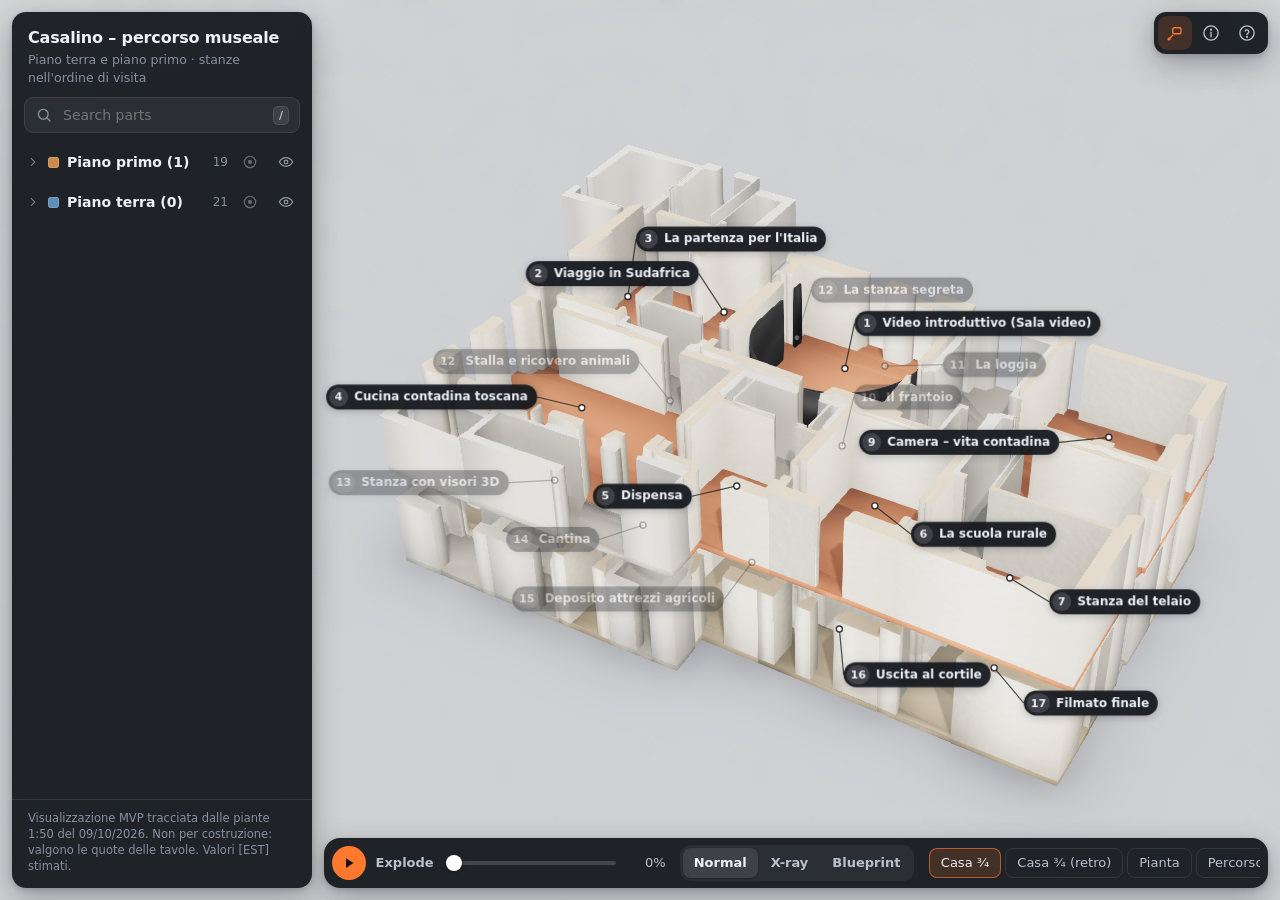
==== demo/casalino/index.html @ 06320d02 "Add Casalino museum-route 3D demo at /demo/casalino/ Co-Authored-By: Claude Opus 5.5 <noreply@anthro" ====
<!doctype html>
<html lang="en">
<head>
<meta charset="utf-8" />
<meta name="viewport" content="width=device-width, initial-scale=1, viewport-fit=cover" />
<meta name="theme-color" content="#15181d" />
<title>Model explorer</title>
<link rel="icon" href="data:image/svg+xml,%3Csvg xmlns='http://www.w3.org/2000/svg' viewBox='0 0 32 32'%3E%3Cpath d='M16 3l11 6v14l-11 6-11-6V9z' fill='%23ff7a2f'/%3E%3Cpath d='M16 3l11 6-11 6-11-6z' fill='%23ffb27f'/%3E%3C/svg%3E" />
  <script type="module" crossorigin src="./assets/index-CqKiz8J5.js"></script>
  <link rel="stylesheet" crossorigin href="./assets/index-B2RNXNxU.css">
</head>
<body>
<div id="app"></div>
<div id="labels" class="hidden" aria-hidden="true"><svg id="leaders"></svg></div>

<aside id="sidebar" aria-label="Systems and parts">
  <header class="side-head">
    <div class="brand">
      <h1 id="title">Model explorer</h1>
      <p id="subtitle"></p>
    </div>
    <button id="btn-close-side" class="ibtn only-mobile" aria-label="Close part list"></button>
  </header>
  <label class="search"><span class="search-icon"></span><input id="search" type="search" placeholder="Search parts" autocomplete="off" spellcheck="false" aria-label="Search parts" /><kbd>/</kbd></label>
  <nav id="tree"></nav>
  <footer class="side-foot"><p id="notice"></p></footer>
</aside>

<header id="topbar">
  <button id="btn-menu" class="ibtn only-mobile" aria-label="Open part list"></button>
  <div id="m-title" class="only-mobile"></div>
  <div class="top-actions">
    <div id="learn" class="learn" aria-label="Learning modes"></div>
    <button id="btn-labels" class="ibtn" aria-pressed="false" aria-label="Labels" title="Labels (L)"></button>
    <button id="btn-about" class="ibtn" aria-label="About this model" title="About"></button>
    <button id="btn-help" class="ibtn" aria-label="Keyboard shortcuts and settings" title="Shortcuts (?)"></button>
  </div>
</header>

<section id="infopanel" class="panel hidden" aria-live="polite" aria-label="Part details">
  <div class="grab only-mobile"></div>
  <button id="info-close" class="ibtn close" aria-label="Close details"></button>
  <div id="info-body"></div>
  <div class="info-actions">
    <button data-act="focus" title="Focus (F)"><span>Focus</span></button>
    <button data-act="isolate" title="Isolate (I)"><span>Isolate</span></button>
    <button data-act="hide" title="Hide (H)"><span>Hide</span></button>
    <button data-act="showall" title="Show all (A)"><span>Show all</span></button>
  </div>
</section>

<section id="modepanel" class="panel hidden" aria-live="polite"></section>

<footer id="toolbar">
  <div class="explode">
    <button id="btn-play" class="ibtn round" aria-label="Play explode" title="Play explode (E)"></button>
    <label for="explode">Explode</label>
    <input id="explode" type="range" min="0" max="1" step="0.001" value="0" />
    <output id="explode-val">0%</output>
  </div>
  <div class="tool-row">
    <div id="display" class="seg" role="radiogroup" aria-label="Display mode">
      <button data-display="normal" role="radio" aria-checked="true" title="Normal">Normal</button>
      <button data-display="xray" role="radio" aria-checked="false" title="X-ray (X)">X-ray</button>
      <button data-display="blueprint" role="radio" aria-checked="false" title="Blueprint (B)">Blueprint</button>
    </div>
    <div id="views" class="chips" aria-label="Camera views"></div>
  </div>
</footer>

<div id="scrim"></div>
<div id="toast" class="hidden" role="status"></div>
<pre id="hud" class="hidden"></pre>

<div id="help" class="modal hidden" role="dialog" aria-modal="true" aria-label="Shortcuts and settings">
  <div class="modal-card">
    <button class="ibtn close" data-close aria-label="Close"></button>
    <h2>Shortcuts</h2>
    <dl class="keys">
      <div><dt><kbd>E</kbd></dt><dd>Play / pause explode</dd></div>
      <div><dt><kbd>[</kbd> <kbd>]</kbd></dt><dd>Explode less / more</dd></div>
      <div><dt><kbd>X</kbd></dt><dd>X-ray</dd></div>
      <div><dt><kbd>B</kbd></dt><dd>Blueprint</dd></div>
      <div><dt><kbd>F</kbd></dt><dd>Focus selection</dd></div>
      <div><dt><kbd>I</kbd></dt><dd>Isolate selection</dd></div>
      <div><dt><kbd>H</kbd></dt><dd>Hide selection</dd></div>
      <div><dt><kbd>A</kbd></dt><dd>Show everything</dd></div>
      <div><dt><kbd>S</kbd></dt><dd>Solo the selection's system</dd></div>
      <div><dt><kbd>L</kbd></dt><dd>Labels</dd></div>
      <div><dt><kbd>1</kbd>–<kbd>9</kbd></dt><dd>Camera views</dd></div>
      <div><dt><kbd>0</kbd></dt><dd>Fit everything</dd></div>
      <div><dt><kbd>/</kbd></dt><dd>Search parts</dd></div>
      <div><dt><kbd>Esc</kbd></dt><dd>Clear selection / close</dd></div>
      <div><dt><kbd>D</kbd></dt><dd>Stats overlay</dd></div>
      <div><dt><kbd>?</kbd></dt><dd>This panel</dd></div>
    </dl>
    <p class="muted">Drag to orbit, right-drag or two fingers to pan, scroll or pinch to zoom. Click a part to learn about it; double-click to focus.</p>
    <h3>Display</h3>
    <div class="settings">
      <label><input type="checkbox" id="set-ao" /> Ambient occlusion <kbd>O</kbd></label>
      <label><input type="checkbox" id="set-ground" /> Studio floor <kbd>G</kbd></label>
      <label><input type="checkbox" id="set-labels" /> Labels <kbd>L</kbd></label>
    </div>
  </div>
</div>

<div id="about" class="modal hidden" role="dialog" aria-modal="true" aria-label="About this model">
  <div class="modal-card" id="about-card"></div>
</div>

<div id="loading">
  <div class="load-card">
    <div class="spinner" aria-hidden="true"></div>
    <h1 id="load-title">Loading model</h1>
    <div class="bar"><div id="load-bar"></div></div>
    <p id="load-msg">Starting…</p>
  </div>
</div>

</body>
</html>
---- demo/casalino/assets/index-B2RNXNxU.css ----
:root{--font:ui-sans-serif, system-ui, -apple-system, "Segoe UI", Roboto, "Helvetica Neue", Arial, sans-serif;--mono:ui-monospace, SFMono-Regular, Menlo, Consolas, monospace;--panel:#15181df0;--panel-solid:#15181d;--panel-2:#ffffff0d;--panel-3:#ffffff17;--line:#ffffff17;--fg:#eef1f5;--fg-2:#b9c1cc;--muted:#8791a0;--accent:#ff7a2f;--accent-soft:#ff7a2f29;--shadow:0 10px 30px #0a0e1447, 0 2px 6px #0a0e142e;--radius:14px;--radius-s:9px;--gap:12px;--side-w:300px;--info-w:340px;--scene-bg-top:#f4f5f7;--scene-bg-bottom:#d9dce1;--scene-floor:#e7e9ec;--bp-bg-top:#133257;--bp-bg-bottom:#0a1a31;--bp-fill:#15365f;--bp-line:#e8f1ff;--bp-grid-major:#3f6fa8;--bp-grid-minor:#1f4677;--bp-accent:#ffc857;--tag-ref:#3fa56b;--tag-dwg:#3f86d6;--tag-scaled:#5aa0c8;--tag-photo:#b77fd6;--tag-est:#d98a3a;--tag-other:#7f8a99}*{box-sizing:border-box}html,body{background:var(--scene-bg-bottom);height:100%;color:var(--fg);font:14px/1.45 var(--font);-webkit-font-smoothing:antialiased;margin:0;overflow:hidden}button{font:inherit;color:inherit}kbd{font:600 11px/1 var(--font);background:var(--panel-3);border:1px solid var(--line);color:var(--fg-2);border-radius:5px;padding:3px 5px}code{font:12px var(--mono);color:var(--fg-2)}.hidden{display:none!important}.muted{color:var(--muted)}svg{flex:none}#app{position:fixed;inset:0}#app canvas{touch-action:none;outline:none;width:100%;height:100%;display:block}.ibtn{border-radius:var(--radius-s);width:34px;height:34px;color:var(--fg-2);cursor:pointer;background:0 0;border:0;place-items:center;transition:background .15s,color .15s;display:inline-grid}.ibtn:hover{background:var(--panel-3);color:var(--fg)}.ibtn[aria-pressed=true],.ibtn.on{color:var(--accent);background:var(--accent-soft)}.ibtn.round{background:var(--accent);color:#1a0d04;border-radius:50%;width:34px;height:34px}.ibtn.round:hover{color:#1a0d04;background:#ff9152}:focus-visible{outline:2px solid var(--accent);outline-offset:2px}#sidebar{left:var(--gap);top:var(--gap);bottom:var(--gap);width:var(--side-w);background:var(--panel);border-radius:var(--radius);box-shadow:var(--shadow);-webkit-backdrop-filter:blur(12px);backdrop-filter:blur(12px);z-index:20;flex-direction:column;display:flex;position:fixed;overflow:hidden}.side-head{align-items:flex-start;gap:8px;padding:16px 16px 10px;display:flex}.brand{flex:1;min-width:0}.brand h1{letter-spacing:-.01em;margin:0;font-size:16px;font-weight:650;line-height:1.25}.brand p{color:var(--muted);margin:3px 0 0;font-size:12.5px}.brand p:empty{display:none}.search{border-radius:var(--radius-s);background:var(--panel-2);border:1px solid var(--line);height:36px;color:var(--muted);align-items:center;gap:8px;margin:0 12px 8px;padding:0 10px;display:flex}.search:focus-within{border-color:#ff7a2f80}.search input{min-width:0;color:var(--fg);font:inherit;background:0 0;border:0;outline:none;flex:1}.search input::-webkit-search-cancel-button{filter:invert(.7)}.search .search-icon{display:grid}#tree{scrollbar-width:thin;scrollbar-color:#ffffff26 transparent;flex:1;padding:2px 8px 10px;overflow-y:auto}.sys{margin-bottom:2px}.sys-head{border-radius:var(--radius-s);cursor:pointer;-webkit-user-select:none;user-select:none;align-items:center;gap:8px;padding:5px 4px 5px 6px;display:flex}.sys-head:hover{background:var(--panel-2)}.sys-head .nm{white-space:nowrap;text-overflow:ellipsis;flex:1;min-width:0;font-weight:600;overflow:hidden}.twisty{color:var(--muted);transition:transform .15s;display:grid}.twisty svg{width:14px;height:14px}.sys.open .twisty{transform:rotate(90deg)}.swatch{background:var(--c);border-radius:3px;flex:none;width:11px;height:11px;display:inline-block;box-shadow:inset 0 0 0 1px #ffffff2e}.count{color:var(--muted);font-variant-numeric:tabular-nums;font-size:12px}.sys .ibtn{opacity:.75;width:28px;height:28px}.sys .ibtn svg{width:16px;height:16px}.sys .ibtn:hover,.sys .ibtn.on,.sys .ibtn[aria-pressed=false]{opacity:1}.sys .ibtn.solo:not(.on){opacity:.45}.ibtn.vis[aria-pressed=true]{color:var(--fg-2);background:0 0}.ibtn.vis[aria-pressed=true]:hover{background:var(--panel-3);color:var(--fg)}.ibtn.vis[aria-pressed=false],.sys.off>.sys-head .nm{color:var(--muted)}.sys-body{padding:2px 0 6px 20px;display:none}.sys.open .sys-body{display:block}.leaf{cursor:pointer;color:var(--fg-2);border-radius:7px;align-items:center;gap:6px;min-height:30px;padding:2px 4px 2px 10px;display:flex}.leaf .nm{white-space:nowrap;text-overflow:ellipsis;flex:1;min-width:0;overflow:hidden}.leaf:hover{background:var(--panel-2);color:var(--fg)}.leaf.sel{background:var(--accent-soft);color:var(--fg);box-shadow:inset 2px 0 0 var(--accent)}.leaf.dim .nm,.leaf.off .nm{color:var(--muted)}.leaf .ibtn{opacity:0;width:26px;height:26px}.leaf .ibtn svg{width:15px;height:15px}.leaf:hover .ibtn,.leaf.off .ibtn{opacity:.8}.leaf.off .ibtn{color:var(--muted)}.empty{color:var(--muted);margin:0;padding:12px}.side-foot{border-top:1px solid var(--line);padding:10px 16px 14px}.side-foot p{color:var(--muted);margin:0;font-size:11.5px;line-height:1.4}.side-foot p:empty{display:none}.side-foot:has(p:empty){display:none}#topbar{top:var(--gap);right:var(--gap);z-index:15;pointer-events:none;align-items:center;gap:8px;display:flex;position:fixed}#topbar>*{pointer-events:auto}.top-actions{background:var(--panel);box-shadow:var(--shadow);border-radius:12px;align-items:center;gap:2px;padding:4px;display:flex}.learn{gap:4px;display:flex}.learn:empty{display:none}.learn button{border-radius:var(--radius-s);background:var(--panel-2);height:34px;color:var(--fg-2);cursor:pointer;border:0;padding:0 12px;font-size:13px;font-weight:550}.learn button:hover{background:var(--panel-3);color:var(--fg)}.learn button[aria-pressed=true]{background:var(--accent);color:#1a0d04}.learn:not(:empty){border-right:1px solid var(--line);margin-right:4px;padding-right:6px}.panel{background:var(--panel);border-radius:var(--radius);box-shadow:var(--shadow);-webkit-backdrop-filter:blur(12px);backdrop-filter:blur(12px);z-index:18;position:fixed}#infopanel{right:var(--gap);top:calc(var(--gap) + 54px);width:var(--info-w);max-height:calc(100% - 2 * var(--gap) - 54px - 86px);flex-direction:column;display:flex}#info-body{scrollbar-width:thin;scrollbar-color:#ffffff26 transparent;padding:16px 18px 6px;overflow-y:auto}#info-close{position:absolute;top:8px;right:8px}.sysline{color:var(--fg-2);text-transform:uppercase;letter-spacing:.06em;align-items:center;gap:7px;font-size:12px;font-weight:550;display:flex}#info-body h2{letter-spacing:-.01em;margin:6px 36px 8px 0;font-size:19px;font-weight:650;line-height:1.25}.desc{color:var(--fg-2);white-space:pre-line;margin:0 0 12px}.photos{grid-template-columns:repeat(auto-fill,minmax(120px,1fr));gap:6px;margin:0 0 12px;display:grid}.photos img{object-fit:cover;border-radius:8px;width:100%;height:110px;display:block}.specs{border-collapse:collapse;width:100%;margin:4px 0 12px;font-size:13px}.specs th{text-align:left;color:var(--muted);vertical-align:top;width:42%;padding:6px 12px 6px 0;font-weight:500}.specs td{font-variant-numeric:tabular-nums;padding:6px 0}.specs tr+tr>*{border-top:1px solid var(--line)}.facts{color:var(--fg-2);margin:0 0 12px;padding-left:18px;font-size:13px}.facts li+li{margin-top:4px}.sources .label{text-transform:uppercase;letter-spacing:.08em;color:var(--muted);margin:4px 0 6px;font-size:11px;font-weight:600}.legend{gap:5px;margin:0 0 10px;display:grid}.legend>div{align-items:baseline;gap:8px;display:flex}.legend dt{flex:none;width:60px}.legend dd{color:var(--fg-2);margin:0;font-size:12.5px}.tag{font:600 10.5px/1 var(--mono);letter-spacing:.03em;color:#fff;background:var(--tag-other);vertical-align:1px;border-radius:5px;padding:4px 6px;display:inline-block}.tag[data-tag=REF],.tag[data-tag=SPEC]{background:var(--tag-ref)}.tag[data-tag=DWG]{background:var(--tag-dwg)}.tag[data-tag=SCALED],.tag[data-tag=OSM],.tag[data-tag=DEM]{background:var(--tag-scaled)}.tag[data-tag=PHOTO],.tag[data-tag=CANON]{background:var(--tag-photo)}.tag[data-tag=EST]{background:var(--tag-est)}.meta{color:var(--muted);margin:6px 0 10px;font-size:12px}.info-actions{border-top:1px solid var(--line);grid-template-columns:repeat(4,1fr);gap:6px;padding:10px 12px 12px;display:grid}.info-actions button{border-radius:var(--radius-s);background:var(--panel-2);color:var(--fg-2);cursor:pointer;border:0;flex-direction:column;align-items:center;gap:3px;padding:7px 4px 6px;font-size:12px;display:flex}.info-actions button:hover{background:var(--panel-3);color:var(--fg)}#modepanel{left:calc(var(--side-w) + 2 * var(--gap));top:var(--gap);width:min(380px, calc(100% - var(--side-w) - var(--info-w) - 5 * var(--gap)));padding:14px 16px}#modepanel h3{margin:0 0 4px;font-size:15px}#modepanel p{color:var(--fg-2);margin:0 0 10px}#modepanel .row{align-items:center;gap:8px;display:flex}#modepanel .row .grow{flex:1}#modepanel .step{color:var(--muted);font-variant-numeric:tabular-nums;font-size:12px}.btn{border-radius:var(--radius-s);background:var(--panel-3);height:32px;color:var(--fg);cursor:pointer;border:0;padding:0 12px;font-weight:550}.btn:hover{background:#ffffff24}.btn.primary{background:var(--accent);color:#1a0d04}.btn:disabled{opacity:.4;cursor:default}#toolbar{bottom:var(--gap);left:calc(var(--side-w) + 2 * var(--gap));right:var(--gap);width:max-content;max-width:calc(100% - var(--side-w) - 3 * var(--gap));background:var(--panel);box-shadow:var(--shadow);-webkit-backdrop-filter:blur(12px);backdrop-filter:blur(12px);z-index:16;border-radius:16px;align-items:center;gap:14px;margin:0 auto;padding:7px 8px;display:flex;position:fixed}.explode{flex:none;align-items:center;gap:10px;display:flex}.explode label{color:var(--fg-2);font-size:13px;font-weight:600}.explode output{text-align:right;font-variant-numeric:tabular-nums;width:38px;color:var(--fg-2);font-size:13px}input[type=range]{appearance:none;cursor:pointer;--p:0%;background:0 0;width:170px;height:22px}input[type=range]::-webkit-slider-runnable-track{background:linear-gradient(90deg, var(--accent) var(--p), #ffffff29 var(--p));border-radius:4px;height:4px}input[type=range]::-moz-range-track{background:#ffffff29;border-radius:4px;height:4px}input[type=range]::-moz-range-progress{background:var(--accent);border-radius:4px;height:4px}input[type=range]::-webkit-slider-thumb{-webkit-appearance:none;background:#fff;border-radius:50%;width:16px;height:16px;margin-top:-6px;box-shadow:0 1px 4px #0006}input[type=range]::-moz-range-thumb{background:#fff;border:0;border-radius:50%;width:16px;height:16px}.tool-row{align-items:center;gap:14px;min-width:0;display:flex}.seg{background:var(--panel-2);border-radius:11px;flex:none;gap:2px;padding:3px;display:flex}.seg button{height:30px;color:var(--fg-2);cursor:pointer;background:0 0;border:0;border-radius:8px;padding:0 11px;font-size:13px;font-weight:550}.seg button:hover{color:var(--fg)}.seg button[aria-checked=true]{background:var(--panel-3);color:var(--fg);box-shadow:0 1px 2px #00000040}.chips{scrollbar-width:none;gap:4px;min-width:0;display:flex;overflow-x:auto}.chips::-webkit-scrollbar{display:none}.chips button{border:1px solid var(--line);height:30px;color:var(--fg-2);cursor:pointer;white-space:nowrap;background:0 0;border-radius:8px;flex:none;padding:0 11px;font-size:13px}.chips button:hover{background:var(--panel-2);color:var(--fg)}.chips button[aria-pressed=true]{color:var(--fg);background:var(--accent-soft);border-color:#ff7a2f99}#labels{pointer-events:none;z-index:10;position:fixed;inset:0}#leaders{width:100%;height:100%;position:absolute;inset:0;overflow:visible}#leaders line{stroke:#15181dbf;stroke-width:1.2px}#leaders circle{fill:#fff;stroke:#15181dd9;stroke-width:1.4px}#leaders .on{stroke:var(--accent)}#leaders circle.on{fill:var(--accent);stroke:#fff}.lbl{background:var(--panel);color:var(--fg);white-space:nowrap;pointer-events:auto;cursor:pointer;will-change:transform;border-radius:999px;align-items:center;gap:6px;padding:3px 9px 3px 3px;font-size:12px;font-weight:550;display:flex;position:absolute;top:0;left:0;box-shadow:0 2px 8px #0003}.lbl b{font-variant-numeric:tabular-nums;background:#ffffff24;border-radius:999px;place-items:center;min-width:19px;height:19px;padding:0 4px;font-size:11px;display:grid}.lbl.on b{background:var(--accent);color:#1a0d04}body[data-display=blueprint] #leaders line,body[data-display=blueprint] #leaders circle{stroke:#e8f1ffcc}.modal{z-index:50;-webkit-backdrop-filter:blur(3px);backdrop-filter:blur(3px);background:#0c0f1473;place-items:center;padding:16px;display:grid;position:fixed;inset:0}.modal-card{background:var(--panel-solid);width:min(560px,100%);max-height:calc(100% - 32px);box-shadow:var(--shadow);border-radius:18px;padding:22px 24px;position:relative;overflow-y:auto}.modal-card .close{position:absolute;top:10px;right:10px}.modal-card h2{margin:0 0 12px;font-size:19px}.modal-card h3{text-transform:uppercase;letter-spacing:.07em;color:var(--muted);margin:18px 0 8px;font-size:13px}.keys{grid-template-columns:1fr 1fr;gap:6px 18px;margin:0 0 12px;display:grid}.keys>div{align-items:center;gap:10px;display:flex}.keys dt{flex:none;width:62px}.keys dd{color:var(--fg-2);margin:0;font-size:13px}.settings{gap:8px;display:grid}.settings label{cursor:pointer;color:var(--fg-2);align-items:center;gap:9px;display:flex}.settings kbd{margin-left:auto}.settings input{accent-color:var(--accent);width:16px;height:16px}.about-notice{background:var(--accent-soft);color:var(--fg);border-radius:10px;margin:12px 0;padding:10px 12px;font-size:13px}.about-stats{grid-template-columns:repeat(3,1fr);gap:8px;margin:14px 0;display:grid}.about-stats div{background:var(--panel-2);border-radius:10px;padding:10px}.about-stats b{font-variant-numeric:tabular-nums;font-size:18px;display:block}.about-stats span{color:var(--muted);font-size:12px}.about-systems{gap:6px;margin:0;padding:0;list-style:none;display:grid}.about-systems li{color:var(--fg-2);align-items:baseline;gap:8px;font-size:13px;display:flex}.about-systems b{color:var(--fg);font-weight:600}#toast{z-index:60;background:var(--panel-solid);box-shadow:var(--shadow);border-radius:10px;max-width:calc(100% - 32px);padding:8px 14px;font-size:13px;position:fixed;top:18px;left:50%;transform:translate(-50%)}#hud{right:var(--gap);z-index:30;color:#cfe3cf;font:11px/1.45 var(--mono);pointer-events:none;background:#000000b8;border-radius:10px;margin:0;padding:8px 10px;position:fixed;bottom:90px}#loading{z-index:100;background:var(--scene-bg-top);background:linear-gradient(var(--scene-bg-top), var(--scene-bg-bottom));place-items:center;padding:16px;transition:opacity .5s;display:grid;position:fixed;inset:0}#loading.done{opacity:0;pointer-events:none}.load-card{background:var(--panel-solid);width:min(420px,100%);box-shadow:var(--shadow);text-align:center;border-radius:18px;padding:26px 26px 20px}.load-card h1{margin:12px 0 14px;font-size:17px;font-weight:650}.bar{background:#ffffff1a;border-radius:4px;height:4px;overflow:hidden}#load-bar{background:var(--accent);width:0;height:100%;transition:width .2s}#load-msg{color:var(--fg-2);margin:12px 0 0;font-size:13px}.spinner{border:3px solid #ffffff1f;border-top-color:var(--accent);border-radius:50%;width:28px;height:28px;margin:0 auto;animation:.9s linear infinite spin}@keyframes spin{to{transform:rotate(360deg)}}#loading.error .spinner,#loading.error .bar{display:none}#loading.error .load-card{text-align:left}#loading.error #load-title{align-items:center;gap:10px;margin-top:0;display:flex}#loading.error #load-title:before{content:"!";color:#fff;background:#e5484d;border-radius:50%;flex:none;place-items:center;width:24px;height:24px;font-size:14px;font-weight:800;display:grid}.err-cmd{color:#ffd2b8;font:13px/1.4 var(--mono);-webkit-user-select:all;user-select:all;white-space:pre-wrap;word-break:break-word;background:#0c0e12;border-radius:9px;margin:12px 0 4px;padding:10px 12px;display:block}.err-detail{color:var(--muted);word-break:break-word;margin:10px 0 0;font-size:12px}#scrim{display:none}.only-mobile{display:none!important}@media (max-width:760px){:root{--gap:8px}.only-mobile{display:inline-grid!important}#m-title.only-mobile{display:block!important}#topbar{left:var(--gap);right:var(--gap);top:calc(var(--gap) + env(safe-area-inset-top))}#btn-menu{background:var(--panel);box-shadow:var(--shadow);width:42px;height:42px;color:var(--fg);border-radius:12px}#m-title{color:#1d2229;white-space:nowrap;text-overflow:ellipsis;text-shadow:0 1px #fff9;flex:1;min-width:0;padding:0 4px;font-size:15px;font-weight:650;overflow:hidden}body[data-display=blueprint] #m-title{color:#e8f1ff;text-shadow:none}.learn button{padding:0 9px}#sidebar{border-radius:0 var(--radius) var(--radius) 0;z-index:40;width:min(86vw,340px);padding-top:env(safe-area-inset-top);transition:transform .25s;top:0;bottom:0;left:0;transform:translate(-102%)}body.drawer #sidebar{transform:none}body.drawer #scrim{z-index:35;background:#0c0f1459;display:block;position:fixed;inset:0}.search kbd{display:none}.leaf{min-height:38px}.leaf .ibtn{opacity:.7}.sys-head{min-height:40px}#toolbar{left:var(--gap);right:var(--gap);width:auto;max-width:none;bottom:calc(var(--gap) + env(safe-area-inset-bottom));flex-direction:column;align-items:stretch;gap:6px;padding:8px 10px}.explode input[type=range]{flex:1;width:auto}.tool-row{gap:8px}.seg button{padding:0 9px}#infopanel{z-index:30;width:auto;max-height:52vh;padding-bottom:env(safe-area-inset-bottom);border-radius:18px 18px 0 0;inset:auto 0 0}.grab.only-mobile{background:#ffffff38;border-radius:4px;width:38px;height:4px;margin:8px auto 0;display:block!important}#info-body{padding:8px 16px 4px}#info-body h2{font-size:17px}body.has-selection #toolbar{visibility:hidden}#modepanel{left:var(--gap);right:var(--gap);top:calc(var(--gap) + 52px);width:auto}.keys{grid-template-columns:1fr}.modal-card{padding:20px 18px}#hud{bottom:120px}}
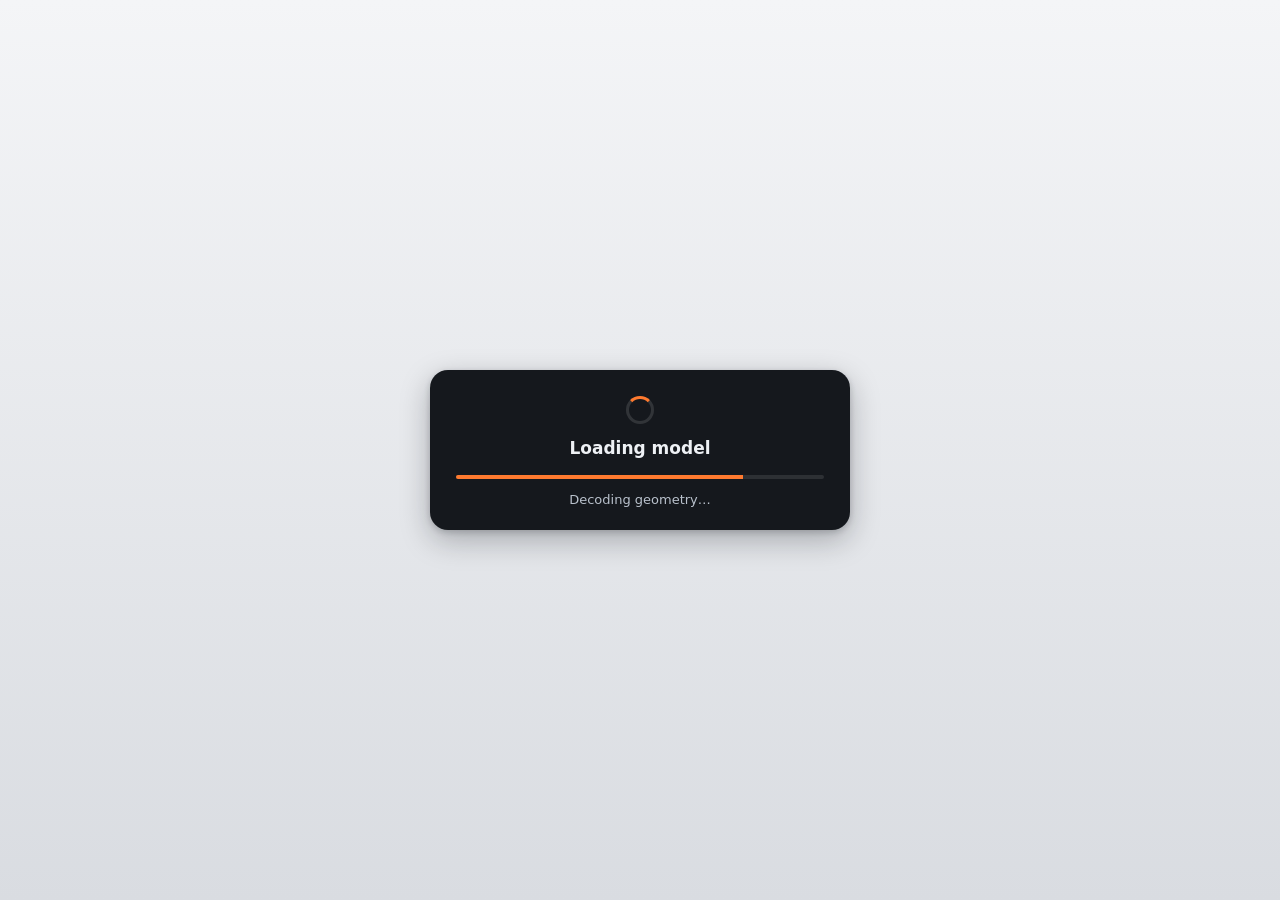
==== commit 0384c4e3: "Casalino demo: furnished rooms (brief 2026-10-20), walk-through mode, AI-generated B&W media - 12 ro" ====
--- a/demo/casalino/index.html
+++ b/demo/casalino/index.html
@@ -1,121 +1,125 @@
-<!doctype html>
-<html lang="en">
-<head>
-<meta charset="utf-8" />
-<meta name="viewport" content="width=device-width, initial-scale=1, viewport-fit=cover" />
-<meta name="theme-color" content="#15181d" />
-<title>Model explorer</title>
-<link rel="icon" href="data:image/svg+xml,%3Csvg xmlns='http://www.w3.org/2000/svg' viewBox='0 0 32 32'%3E%3Cpath d='M16 3l11 6v14l-11 6-11-6V9z' fill='%23ff7a2f'/%3E%3Cpath d='M16 3l11 6-11 6-11-6z' fill='%23ffb27f'/%3E%3C/svg%3E" />
-  <script type="module" crossorigin src="./assets/index-CqKiz8J5.js"></script>
-  <link rel="stylesheet" crossorigin href="./assets/index-B2RNXNxU.css">
-</head>
-<body>
-<div id="app"></div>
-<div id="labels" class="hidden" aria-hidden="true"><svg id="leaders"></svg></div>
-
-<aside id="sidebar" aria-label="Systems and parts">
-  <header class="side-head">
-    <div class="brand">
-      <h1 id="title">Model explorer</h1>
-      <p id="subtitle"></p>
-    </div>
-    <button id="btn-close-side" class="ibtn only-mobile" aria-label="Close part list"></button>
-  </header>
-  <label class="search"><span class="search-icon"></span><input id="search" type="search" placeholder="Search parts" autocomplete="off" spellcheck="false" aria-label="Search parts" /><kbd>/</kbd></label>
-  <nav id="tree"></nav>
-  <footer class="side-foot"><p id="notice"></p></footer>
-</aside>
-
-<header id="topbar">
-  <button id="btn-menu" class="ibtn only-mobile" aria-label="Open part list"></button>
-  <div id="m-title" class="only-mobile"></div>
-  <div class="top-actions">
-    <div id="learn" class="learn" aria-label="Learning modes"></div>
-    <button id="btn-labels" class="ibtn" aria-pressed="false" aria-label="Labels" title="Labels (L)"></button>
-    <button id="btn-about" class="ibtn" aria-label="About this model" title="About"></button>
-    <button id="btn-help" class="ibtn" aria-label="Keyboard shortcuts and settings" title="Shortcuts (?)"></button>
-  </div>
-</header>
-
-<section id="infopanel" class="panel hidden" aria-live="polite" aria-label="Part details">
-  <div class="grab only-mobile"></div>
-  <button id="info-close" class="ibtn close" aria-label="Close details"></button>
-  <div id="info-body"></div>
-  <div class="info-actions">
-    <button data-act="focus" title="Focus (F)"><span>Focus</span></button>
-    <button data-act="isolate" title="Isolate (I)"><span>Isolate</span></button>
-    <button data-act="hide" title="Hide (H)"><span>Hide</span></button>
-    <button data-act="showall" title="Show all (A)"><span>Show all</span></button>
-  </div>
-</section>
-
-<section id="modepanel" class="panel hidden" aria-live="polite"></section>
-
-<footer id="toolbar">
-  <div class="explode">
-    <button id="btn-play" class="ibtn round" aria-label="Play explode" title="Play explode (E)"></button>
-    <label for="explode">Explode</label>
-    <input id="explode" type="range" min="0" max="1" step="0.001" value="0" />
-    <output id="explode-val">0%</output>
-  </div>
-  <div class="tool-row">
-    <div id="display" class="seg" role="radiogroup" aria-label="Display mode">
-      <button data-display="normal" role="radio" aria-checked="true" title="Normal">Normal</button>
-      <button data-display="xray" role="radio" aria-checked="false" title="X-ray (X)">X-ray</button>
-      <button data-display="blueprint" role="radio" aria-checked="false" title="Blueprint (B)">Blueprint</button>
-    </div>
-    <div id="views" class="chips" aria-label="Camera views"></div>
-  </div>
-</footer>
-
-<div id="scrim"></div>
-<div id="toast" class="hidden" role="status"></div>
-<pre id="hud" class="hidden"></pre>
-
-<div id="help" class="modal hidden" role="dialog" aria-modal="true" aria-label="Shortcuts and settings">
-  <div class="modal-card">
-    <button class="ibtn close" data-close aria-label="Close"></button>
-    <h2>Shortcuts</h2>
-    <dl class="keys">
-      <div><dt><kbd>E</kbd></dt><dd>Play / pause explode</dd></div>
-      <div><dt><kbd>[</kbd> <kbd>]</kbd></dt><dd>Explode less / more</dd></div>
-      <div><dt><kbd>X</kbd></dt><dd>X-ray</dd></div>
-      <div><dt><kbd>B</kbd></dt><dd>Blueprint</dd></div>
-      <div><dt><kbd>F</kbd></dt><dd>Focus selection</dd></div>
-      <div><dt><kbd>I</kbd></dt><dd>Isolate selection</dd></div>
-      <div><dt><kbd>H</kbd></dt><dd>Hide selection</dd></div>
-      <div><dt><kbd>A</kbd></dt><dd>Show everything</dd></div>
-      <div><dt><kbd>S</kbd></dt><dd>Solo the selection's system</dd></div>
-      <div><dt><kbd>L</kbd></dt><dd>Labels</dd></div>
-      <div><dt><kbd>1</kbd>–<kbd>9</kbd></dt><dd>Camera views</dd></div>
-      <div><dt><kbd>0</kbd></dt><dd>Fit everything</dd></div>
-      <div><dt><kbd>/</kbd></dt><dd>Search parts</dd></div>
-      <div><dt><kbd>Esc</kbd></dt><dd>Clear selection / close</dd></div>
-      <div><dt><kbd>D</kbd></dt><dd>Stats overlay</dd></div>
-      <div><dt><kbd>?</kbd></dt><dd>This panel</dd></div>
-    </dl>
-    <p class="muted">Drag to orbit, right-drag or two fingers to pan, scroll or pinch to zoom. Click a part to learn about it; double-click to focus.</p>
-    <h3>Display</h3>
-    <div class="settings">
-      <label><input type="checkbox" id="set-ao" /> Ambient occlusion <kbd>O</kbd></label>
-      <label><input type="checkbox" id="set-ground" /> Studio floor <kbd>G</kbd></label>
-      <label><input type="checkbox" id="set-labels" /> Labels <kbd>L</kbd></label>
-    </div>
-  </div>
-</div>
-
-<div id="about" class="modal hidden" role="dialog" aria-modal="true" aria-label="About this model">
-  <div class="modal-card" id="about-card"></div>
-</div>
-
-<div id="loading">
-  <div class="load-card">
-    <div class="spinner" aria-hidden="true"></div>
-    <h1 id="load-title">Loading model</h1>
-    <div class="bar"><div id="load-bar"></div></div>
-    <p id="load-msg">Starting…</p>
-  </div>
-</div>
-
-</body>
-</html>
+<!doctype html>
+<html lang="en">
+<head>
+<meta charset="utf-8" />
+<meta name="viewport" content="width=device-width, initial-scale=1, viewport-fit=cover" />
+<meta name="theme-color" content="#15181d" />
+<title>Model explorer</title>
+<link rel="icon" href="data:image/svg+xml,%3Csvg xmlns='http://www.w3.org/2000/svg' viewBox='0 0 32 32'%3E%3Cpath d='M16 3l11 6v14l-11 6-11-6V9z' fill='%23ff7a2f'/%3E%3Cpath d='M16 3l11 6-11 6-11-6z' fill='%23ffb27f'/%3E%3C/svg%3E" />
+  <script type="module" crossorigin src="./assets/index-B4MBRMhp.js"></script>
+  <link rel="stylesheet" crossorigin href="./assets/index-CtTblVHA.css">
+</head>
+<body>
+<div id="app"></div>
+<div id="labels" class="hidden" aria-hidden="true"><svg id="leaders"></svg></div>
+
+<aside id="sidebar" aria-label="Systems and parts">
+  <header class="side-head">
+    <div class="brand">
+      <h1 id="title">Model explorer</h1>
+      <p id="subtitle"></p>
+    </div>
+    <button id="btn-close-side" class="ibtn only-mobile" aria-label="Close part list"></button>
+  </header>
+  <label class="search"><span class="search-icon"></span><input id="search" type="search" placeholder="Search parts" autocomplete="off" spellcheck="false" aria-label="Search parts" /><kbd>/</kbd></label>
+  <nav id="tree"></nav>
+  <footer class="side-foot"><p id="notice"></p></footer>
+</aside>
+
+<header id="topbar">
+  <button id="btn-menu" class="ibtn only-mobile" aria-label="Open part list"></button>
+  <div id="m-title" class="only-mobile"></div>
+  <div class="top-actions">
+    <div id="learn" class="learn" aria-label="Learning modes"></div>
+    <button id="btn-walk" class="walkbtn hidden" aria-pressed="false" title="Cammina dentro la casa in prima persona">Cammina</button>
+    <button id="btn-labels" class="ibtn" aria-pressed="false" aria-label="Labels" title="Labels (L)"></button>
+    <button id="btn-about" class="ibtn" aria-label="About this model" title="About"></button>
+    <button id="btn-help" class="ibtn" aria-label="Keyboard shortcuts and settings" title="Shortcuts (?)"></button>
+  </div>
+</header>
+
+<section id="infopanel" class="panel hidden" aria-live="polite" aria-label="Part details">
+  <div class="grab only-mobile"></div>
+  <button id="info-close" class="ibtn close" aria-label="Close details"></button>
+  <div id="info-body"></div>
+  <div class="info-actions">
+    <button data-act="focus" title="Focus (F)"><span>Focus</span></button>
+    <button data-act="isolate" title="Isolate (I)"><span>Isolate</span></button>
+    <button data-act="hide" title="Hide (H)"><span>Hide</span></button>
+    <button data-act="showall" title="Show all (A)"><span>Show all</span></button>
+  </div>
+</section>
+
+<section id="modepanel" class="panel hidden" aria-live="polite"></section>
+
+<footer id="toolbar">
+  <div class="explode">
+    <button id="btn-play" class="ibtn round" aria-label="Play explode" title="Play explode (E)"></button>
+    <label for="explode">Explode</label>
+    <input id="explode" type="range" min="0" max="1" step="0.001" value="0" />
+    <output id="explode-val">0%</output>
+  </div>
+  <div class="tool-row">
+    <div id="display" class="seg" role="radiogroup" aria-label="Display mode">
+      <button data-display="normal" role="radio" aria-checked="true" title="Normal">Normal</button>
+      <button data-display="xray" role="radio" aria-checked="false" title="X-ray (X)">X-ray</button>
+      <button data-display="blueprint" role="radio" aria-checked="false" title="Blueprint (B)">Blueprint</button>
+    </div>
+    <div id="views" class="chips" aria-label="Camera views"></div>
+  </div>
+</footer>
+
+<div id="walkhud" class="hidden"></div>
+<div id="scrim"></div>
+<div id="toast" class="hidden" role="status"></div>
+<pre id="hud" class="hidden"></pre>
+
+<div id="help" class="modal hidden" role="dialog" aria-modal="true" aria-label="Shortcuts and settings">
+  <div class="modal-card">
+    <button class="ibtn close" data-close aria-label="Close"></button>
+    <h2>Shortcuts</h2>
+    <dl class="keys">
+      <div><dt><kbd>E</kbd></dt><dd>Play / pause explode</dd></div>
+      <div><dt><kbd>[</kbd> <kbd>]</kbd></dt><dd>Explode less / more</dd></div>
+      <div><dt><kbd>X</kbd></dt><dd>X-ray</dd></div>
+      <div><dt><kbd>B</kbd></dt><dd>Blueprint</dd></div>
+      <div><dt><kbd>F</kbd></dt><dd>Focus selection</dd></div>
+      <div><dt><kbd>I</kbd></dt><dd>Isolate selection</dd></div>
+      <div><dt><kbd>H</kbd></dt><dd>Hide selection</dd></div>
+      <div><dt><kbd>A</kbd></dt><dd>Show everything</dd></div>
+      <div><dt><kbd>S</kbd></dt><dd>Solo the selection's system</dd></div>
+      <div><dt><kbd>L</kbd></dt><dd>Labels</dd></div>
+      <div><dt><kbd>1</kbd>–<kbd>9</kbd></dt><dd>Camera views</dd></div>
+      <div><dt><kbd>0</kbd></dt><dd>Fit everything</dd></div>
+      <div><dt><kbd>/</kbd></dt><dd>Search parts</dd></div>
+      <div><dt><kbd>Esc</kbd></dt><dd>Clear selection / close</dd></div>
+      <div><dt><kbd>D</kbd></dt><dd>Stats overlay</dd></div>
+      <div><dt><kbd>?</kbd></dt><dd>This panel</dd></div>
+      <div><dt><kbd>C</kbd></dt><dd>Cammina (walk mode): WASD / arrows, mouse look, Shift run, E stairs, M map, P route, Esc exit</dd></div>
+    </dl>
+    <p class="muted">Drag to orbit, right-drag or two fingers to pan, scroll or pinch to zoom. Click a part to learn about it; double-click to focus.</p>
+    <h3>Display</h3>
+    <div class="settings">
+      <label><input type="checkbox" id="set-ao" /> Ambient occlusion <kbd>O</kbd></label>
+      <label><input type="checkbox" id="set-ground" /> Studio floor <kbd>G</kbd></label>
+      <label><input type="checkbox" id="set-labels" /> Labels <kbd>L</kbd></label>
+    </div>
+  </div>
+</div>
+
+<div id="about" class="modal hidden" role="dialog" aria-modal="true" aria-label="About this model">
+  <div class="modal-card" id="about-card"></div>
+</div>
+
+<div id="loading">
+  <div class="load-card">
+    <div class="spinner" aria-hidden="true"></div>
+    <h1 id="load-title">Loading model</h1>
+    <div class="bar"><div id="load-bar"></div></div>
+    <p id="load-msg">Starting…</p>
+  </div>
+</div>
++
+</body>
+</html>
--- a/demo/casalino/assets/index-CtTblVHA.css
+++ b/demo/casalino/assets/index-CtTblVHA.css
@@ -0,0 +1 @@
+:root{--font:ui-sans-serif, system-ui, -apple-system, "Segoe UI", Roboto, "Helvetica Neue", Arial, sans-serif;--mono:ui-monospace, SFMono-Regular, Menlo, Consolas, monospace;--panel:#15181df0;--panel-solid:#15181d;--panel-2:#ffffff0d;--panel-3:#ffffff17;--line:#ffffff17;--fg:#eef1f5;--fg-2:#b9c1cc;--muted:#8791a0;--accent:#ff7a2f;--accent-soft:#ff7a2f29;--shadow:0 10px 30px #0a0e1447, 0 2px 6px #0a0e142e;--radius:14px;--radius-s:9px;--gap:12px;--side-w:300px;--info-w:340px;--scene-bg-top:#f4f5f7;--scene-bg-bottom:#d9dce1;--scene-floor:#e7e9ec;--bp-bg-top:#133257;--bp-bg-bottom:#0a1a31;--bp-fill:#15365f;--bp-line:#e8f1ff;--bp-grid-major:#3f6fa8;--bp-grid-minor:#1f4677;--bp-accent:#ffc857;--tag-ref:#3fa56b;--tag-dwg:#3f86d6;--tag-scaled:#5aa0c8;--tag-photo:#b77fd6;--tag-est:#d98a3a;--tag-other:#7f8a99}*{box-sizing:border-box}html,body{background:var(--scene-bg-bottom);height:100%;color:var(--fg);font:14px/1.45 var(--font);-webkit-font-smoothing:antialiased;margin:0;overflow:hidden}button{font:inherit;color:inherit}kbd{font:600 11px/1 var(--font);background:var(--panel-3);border:1px solid var(--line);color:var(--fg-2);border-radius:5px;padding:3px 5px}code{font:12px var(--mono);color:var(--fg-2)}.hidden{display:none!important}.muted{color:var(--muted)}svg{flex:none}#app{position:fixed;inset:0}#app canvas{touch-action:none;outline:none;width:100%;height:100%;display:block}.ibtn{border-radius:var(--radius-s);width:34px;height:34px;color:var(--fg-2);cursor:pointer;background:0 0;border:0;place-items:center;transition:background .15s,color .15s;display:inline-grid}.ibtn:hover{background:var(--panel-3);color:var(--fg)}.ibtn[aria-pressed=true],.ibtn.on{color:var(--accent);background:var(--accent-soft)}.ibtn.round{background:var(--accent);color:#1a0d04;border-radius:50%;width:34px;height:34px}.ibtn.round:hover{color:#1a0d04;background:#ff9152}:focus-visible{outline:2px solid var(--accent);outline-offset:2px}#sidebar{left:var(--gap);top:var(--gap);bottom:var(--gap);width:var(--side-w);background:var(--panel);border-radius:var(--radius);box-shadow:var(--shadow);-webkit-backdrop-filter:blur(12px);backdrop-filter:blur(12px);z-index:20;flex-direction:column;display:flex;position:fixed;overflow:hidden}.side-head{align-items:flex-start;gap:8px;padding:16px 16px 10px;display:flex}.brand{flex:1;min-width:0}.brand h1{letter-spacing:-.01em;margin:0;font-size:16px;font-weight:650;line-height:1.25}.brand p{color:var(--muted);margin:3px 0 0;font-size:12.5px}.brand p:empty{display:none}.search{border-radius:var(--radius-s);background:var(--panel-2);border:1px solid var(--line);height:36px;color:var(--muted);align-items:center;gap:8px;margin:0 12px 8px;padding:0 10px;display:flex}.search:focus-within{border-color:#ff7a2f80}.search input{min-width:0;color:var(--fg);font:inherit;background:0 0;border:0;outline:none;flex:1}.search input::-webkit-search-cancel-button{filter:invert(.7)}.search .search-icon{display:grid}#tree{scrollbar-width:thin;scrollbar-color:#ffffff26 transparent;flex:1;padding:2px 8px 10px;overflow-y:auto}.sys{margin-bottom:2px}.sys-head{border-radius:var(--radius-s);cursor:pointer;-webkit-user-select:none;user-select:none;align-items:center;gap:8px;padding:5px 4px 5px 6px;display:flex}.sys-head:hover{background:var(--panel-2)}.sys-head .nm{white-space:nowrap;text-overflow:ellipsis;flex:1;min-width:0;font-weight:600;overflow:hidden}.twisty{color:var(--muted);transition:transform .15s;display:grid}.twisty svg{width:14px;height:14px}.sys.open .twisty{transform:rotate(90deg)}.swatch{background:var(--c);border-radius:3px;flex:none;width:11px;height:11px;display:inline-block;box-shadow:inset 0 0 0 1px #ffffff2e}.count{color:var(--muted);font-variant-numeric:tabular-nums;font-size:12px}.sys .ibtn{opacity:.75;width:28px;height:28px}.sys .ibtn svg{width:16px;height:16px}.sys .ibtn:hover,.sys .ibtn.on,.sys .ibtn[aria-pressed=false]{opacity:1}.sys .ibtn.solo:not(.on){opacity:.45}.ibtn.vis[aria-pressed=true]{color:var(--fg-2);background:0 0}.ibtn.vis[aria-pressed=true]:hover{background:var(--panel-3);color:var(--fg)}.ibtn.vis[aria-pressed=false],.sys.off>.sys-head .nm{color:var(--muted)}.sys-body{padding:2px 0 6px 20px;display:none}.sys.open .sys-body{display:block}.leaf{cursor:pointer;color:var(--fg-2);border-radius:7px;align-items:center;gap:6px;min-height:30px;padding:2px 4px 2px 10px;display:flex}.leaf .nm{white-space:nowrap;text-overflow:ellipsis;flex:1;min-width:0;overflow:hidden}.leaf:hover{background:var(--panel-2);color:var(--fg)}.leaf.sel{background:var(--accent-soft);color:var(--fg);box-shadow:inset 2px 0 0 var(--accent)}.leaf.dim .nm,.leaf.off .nm{color:var(--muted)}.leaf .ibtn{opacity:0;width:26px;height:26px}.leaf .ibtn svg{width:15px;height:15px}.leaf:hover .ibtn,.leaf.off .ibtn{opacity:.8}.leaf.off .ibtn{color:var(--muted)}.empty{color:var(--muted);margin:0;padding:12px}.side-foot{border-top:1px solid var(--line);padding:10px 16px 14px}.side-foot p{color:var(--muted);margin:0;font-size:11.5px;line-height:1.4}.side-foot p:empty{display:none}.side-foot:has(p:empty){display:none}#topbar{top:var(--gap);right:var(--gap);z-index:15;pointer-events:none;align-items:center;gap:8px;display:flex;position:fixed}#topbar>*{pointer-events:auto}.top-actions{background:var(--panel);box-shadow:var(--shadow);border-radius:12px;align-items:center;gap:2px;padding:4px;display:flex}.learn{gap:4px;display:flex}.learn:empty{display:none}.learn button{border-radius:var(--radius-s);background:var(--panel-2);height:34px;color:var(--fg-2);cursor:pointer;border:0;padding:0 12px;font-size:13px;font-weight:550}.learn button:hover{background:var(--panel-3);color:var(--fg)}.learn button[aria-pressed=true]{background:var(--accent);color:#1a0d04}.learn:not(:empty){border-right:1px solid var(--line);margin-right:4px;padding-right:6px}.panel{background:var(--panel);border-radius:var(--radius);box-shadow:var(--shadow);-webkit-backdrop-filter:blur(12px);backdrop-filter:blur(12px);z-index:18;position:fixed}#infopanel{right:var(--gap);top:calc(var(--gap) + 54px);width:var(--info-w);max-height:calc(100% - 2 * var(--gap) - 54px - 86px);flex-direction:column;display:flex}#info-body{scrollbar-width:thin;scrollbar-color:#ffffff26 transparent;padding:16px 18px 6px;overflow-y:auto}#info-close{position:absolute;top:8px;right:8px}.sysline{color:var(--fg-2);text-transform:uppercase;letter-spacing:.06em;align-items:center;gap:7px;font-size:12px;font-weight:550;display:flex}#info-body h2{letter-spacing:-.01em;margin:6px 36px 8px 0;font-size:19px;font-weight:650;line-height:1.25}.desc{color:var(--fg-2);white-space:pre-line;margin:0 0 12px}.photos{grid-template-columns:repeat(auto-fill,minmax(120px,1fr));gap:6px;margin:0 0 12px;display:grid}.photos img{object-fit:cover;border-radius:8px;width:100%;height:110px;display:block}.specs{border-collapse:collapse;width:100%;margin:4px 0 12px;font-size:13px}.specs th{text-align:left;color:var(--muted);vertical-align:top;width:42%;padding:6px 12px 6px 0;font-weight:500}.specs td{font-variant-numeric:tabular-nums;padding:6px 0}.specs tr+tr>*{border-top:1px solid var(--line)}.facts{color:var(--fg-2);margin:0 0 12px;padding-left:18px;font-size:13px}.facts li+li{margin-top:4px}.sources .label{text-transform:uppercase;letter-spacing:.08em;color:var(--muted);margin:4px 0 6px;font-size:11px;font-weight:600}.legend{gap:5px;margin:0 0 10px;display:grid}.legend>div{align-items:baseline;gap:8px;display:flex}.legend dt{flex:none;width:60px}.legend dd{color:var(--fg-2);margin:0;font-size:12.5px}.tag{font:600 10.5px/1 var(--mono);letter-spacing:.03em;color:#fff;background:var(--tag-other);vertical-align:1px;border-radius:5px;padding:4px 6px;display:inline-block}.tag[data-tag=REF],.tag[data-tag=SPEC]{background:var(--tag-ref)}.tag[data-tag=DWG]{background:var(--tag-dwg)}.tag[data-tag=SCALED],.tag[data-tag=OSM],.tag[data-tag=DEM]{background:var(--tag-scaled)}.tag[data-tag=PHOTO],.tag[data-tag=CANON]{background:var(--tag-photo)}.tag[data-tag=EST]{background:var(--tag-est)}.meta{color:var(--muted);margin:6px 0 10px;font-size:12px}.info-actions{border-top:1px solid var(--line);grid-template-columns:repeat(4,1fr);gap:6px;padding:10px 12px 12px;display:grid}.info-actions button{border-radius:var(--radius-s);background:var(--panel-2);color:var(--fg-2);cursor:pointer;border:0;flex-direction:column;align-items:center;gap:3px;padding:7px 4px 6px;font-size:12px;display:flex}.info-actions button:hover{background:var(--panel-3);color:var(--fg)}#modepanel{left:calc(var(--side-w) + 2 * var(--gap));top:var(--gap);width:min(380px, calc(100% - var(--side-w) - var(--info-w) - 5 * var(--gap)));padding:14px 16px}#modepanel h3{margin:0 0 4px;font-size:15px}#modepanel p{color:var(--fg-2);margin:0 0 10px}#modepanel .row{align-items:center;gap:8px;display:flex}#modepanel .row .grow{flex:1}#modepanel .step{color:var(--muted);font-variant-numeric:tabular-nums;font-size:12px}.btn{border-radius:var(--radius-s);background:var(--panel-3);height:32px;color:var(--fg);cursor:pointer;border:0;padding:0 12px;font-weight:550}.btn:hover{background:#ffffff24}.btn.primary{background:var(--accent);color:#1a0d04}.btn:disabled{opacity:.4;cursor:default}#toolbar{bottom:var(--gap);left:calc(var(--side-w) + 2 * var(--gap));right:var(--gap);width:max-content;max-width:calc(100% - var(--side-w) - 3 * var(--gap));background:var(--panel);box-shadow:var(--shadow);-webkit-backdrop-filter:blur(12px);backdrop-filter:blur(12px);z-index:16;border-radius:16px;align-items:center;gap:14px;margin:0 auto;padding:7px 8px;display:flex;position:fixed}.explode{flex:none;align-items:center;gap:10px;display:flex}.explode label{color:var(--fg-2);font-size:13px;font-weight:600}.explode output{text-align:right;font-variant-numeric:tabular-nums;width:38px;color:var(--fg-2);font-size:13px}input[type=range]{appearance:none;cursor:pointer;--p:0%;background:0 0;width:170px;height:22px}input[type=range]::-webkit-slider-runnable-track{background:linear-gradient(90deg, var(--accent) var(--p), #ffffff29 var(--p));border-radius:4px;height:4px}input[type=range]::-moz-range-track{background:#ffffff29;border-radius:4px;height:4px}input[type=range]::-moz-range-progress{background:var(--accent);border-radius:4px;height:4px}input[type=range]::-webkit-slider-thumb{-webkit-appearance:none;background:#fff;border-radius:50%;width:16px;height:16px;margin-top:-6px;box-shadow:0 1px 4px #0006}input[type=range]::-moz-range-thumb{background:#fff;border:0;border-radius:50%;width:16px;height:16px}.tool-row{align-items:center;gap:14px;min-width:0;display:flex}.seg{background:var(--panel-2);border-radius:11px;flex:none;gap:2px;padding:3px;display:flex}.seg button{height:30px;color:var(--fg-2);cursor:pointer;background:0 0;border:0;border-radius:8px;padding:0 11px;font-size:13px;font-weight:550}.seg button:hover{color:var(--fg)}.seg button[aria-checked=true]{background:var(--panel-3);color:var(--fg);box-shadow:0 1px 2px #00000040}.chips{scrollbar-width:none;gap:4px;min-width:0;display:flex;overflow-x:auto}.chips::-webkit-scrollbar{display:none}.chips button{border:1px solid var(--line);height:30px;color:var(--fg-2);cursor:pointer;white-space:nowrap;background:0 0;border-radius:8px;flex:none;padding:0 11px;font-size:13px}.chips button:hover{background:var(--panel-2);color:var(--fg)}.chips button[aria-pressed=true]{color:var(--fg);background:var(--accent-soft);border-color:#ff7a2f99}#labels{pointer-events:none;z-index:10;position:fixed;inset:0}#leaders{width:100%;height:100%;position:absolute;inset:0;overflow:visible}#leaders line{stroke:#15181dbf;stroke-width:1.2px}#leaders circle{fill:#fff;stroke:#15181dd9;stroke-width:1.4px}#leaders .on{stroke:var(--accent)}#leaders circle.on{fill:var(--accent);stroke:#fff}.lbl{background:var(--panel);color:var(--fg);white-space:nowrap;pointer-events:auto;cursor:pointer;will-change:transform;border-radius:999px;align-items:center;gap:6px;padding:3px 9px 3px 3px;font-size:12px;font-weight:550;display:flex;position:absolute;top:0;left:0;box-shadow:0 2px 8px #0003}.lbl b{font-variant-numeric:tabular-nums;background:#ffffff24;border-radius:999px;place-items:center;min-width:19px;height:19px;padding:0 4px;font-size:11px;display:grid}.lbl.on b{background:var(--accent);color:#1a0d04}body[data-display=blueprint] #leaders line,body[data-display=blueprint] #leaders circle{stroke:#e8f1ffcc}.modal{z-index:50;-webkit-backdrop-filter:blur(3px);backdrop-filter:blur(3px);background:#0c0f1473;place-items:center;padding:16px;display:grid;position:fixed;inset:0}.modal-card{background:var(--panel-solid);width:min(560px,100%);max-height:calc(100% - 32px);box-shadow:var(--shadow);border-radius:18px;padding:22px 24px;position:relative;overflow-y:auto}.modal-card .close{position:absolute;top:10px;right:10px}.modal-card h2{margin:0 0 12px;font-size:19px}.modal-card h3{text-transform:uppercase;letter-spacing:.07em;color:var(--muted);margin:18px 0 8px;font-size:13px}.keys{grid-template-columns:1fr 1fr;gap:6px 18px;margin:0 0 12px;display:grid}.keys>div{align-items:center;gap:10px;display:flex}.keys dt{flex:none;width:62px}.keys dd{color:var(--fg-2);margin:0;font-size:13px}.settings{gap:8px;display:grid}.settings label{cursor:pointer;color:var(--fg-2);align-items:center;gap:9px;display:flex}.settings kbd{margin-left:auto}.settings input{accent-color:var(--accent);width:16px;height:16px}.about-notice{background:var(--accent-soft);color:var(--fg);border-radius:10px;margin:12px 0;padding:10px 12px;font-size:13px}.about-stats{grid-template-columns:repeat(3,1fr);gap:8px;margin:14px 0;display:grid}.about-stats div{background:var(--panel-2);border-radius:10px;padding:10px}.about-stats b{font-variant-numeric:tabular-nums;font-size:18px;display:block}.about-stats span{color:var(--muted);font-size:12px}.about-systems{gap:6px;margin:0;padding:0;list-style:none;display:grid}.about-systems li{color:var(--fg-2);align-items:baseline;gap:8px;font-size:13px;display:flex}.about-systems b{color:var(--fg);font-weight:600}#toast{z-index:60;background:var(--panel-solid);box-shadow:var(--shadow);border-radius:10px;max-width:calc(100% - 32px);padding:8px 14px;font-size:13px;position:fixed;top:18px;left:50%;transform:translate(-50%)}#hud{right:var(--gap);z-index:30;color:#cfe3cf;font:11px/1.45 var(--mono);pointer-events:none;background:#000000b8;border-radius:10px;margin:0;padding:8px 10px;position:fixed;bottom:90px}#loading{z-index:100;background:var(--scene-bg-top);background:linear-gradient(var(--scene-bg-top), var(--scene-bg-bottom));place-items:center;padding:16px;transition:opacity .5s;display:grid;position:fixed;inset:0}#loading.done{opacity:0;pointer-events:none}.load-card{background:var(--panel-solid);width:min(420px,100%);box-shadow:var(--shadow);text-align:center;border-radius:18px;padding:26px 26px 20px}.load-card h1{margin:12px 0 14px;font-size:17px;font-weight:650}.bar{background:#ffffff1a;border-radius:4px;height:4px;overflow:hidden}#load-bar{background:var(--accent);width:0;height:100%;transition:width .2s}#load-msg{color:var(--fg-2);margin:12px 0 0;font-size:13px}.spinner{border:3px solid #ffffff1f;border-top-color:var(--accent);border-radius:50%;width:28px;height:28px;margin:0 auto;animation:.9s linear infinite spin}@keyframes spin{to{transform:rotate(360deg)}}#loading.error .spinner,#loading.error .bar{display:none}#loading.error .load-card{text-align:left}#loading.error #load-title{align-items:center;gap:10px;margin-top:0;display:flex}#loading.error #load-title:before{content:"!";color:#fff;background:#e5484d;border-radius:50%;flex:none;place-items:center;width:24px;height:24px;font-size:14px;font-weight:800;display:grid}.err-cmd{color:#ffd2b8;font:13px/1.4 var(--mono);-webkit-user-select:all;user-select:all;white-space:pre-wrap;word-break:break-word;background:#0c0e12;border-radius:9px;margin:12px 0 4px;padding:10px 12px;display:block}.err-detail{color:var(--muted);word-break:break-word;margin:10px 0 0;font-size:12px}#scrim{display:none}.only-mobile{display:none!important}@media (max-width:760px){:root{--gap:8px}.only-mobile{display:inline-grid!important}#m-title.only-mobile{display:block!important}#topbar{left:var(--gap);right:var(--gap);top:calc(var(--gap) + env(safe-area-inset-top))}#btn-menu{background:var(--panel);box-shadow:var(--shadow);width:42px;height:42px;color:var(--fg);border-radius:12px}#m-title{color:#1d2229;white-space:nowrap;text-overflow:ellipsis;text-shadow:0 1px #fff9;flex:1;min-width:0;padding:0 4px;font-size:15px;font-weight:650;overflow:hidden}body[data-display=blueprint] #m-title{color:#e8f1ff;text-shadow:none}.learn button{padding:0 9px}#sidebar{border-radius:0 var(--radius) var(--radius) 0;z-index:40;width:min(86vw,340px);padding-top:env(safe-area-inset-top);transition:transform .25s;top:0;bottom:0;left:0;transform:translate(-102%)}body.drawer #sidebar{transform:none}body.drawer #scrim{z-index:35;background:#0c0f1459;display:block;position:fixed;inset:0}.search kbd{display:none}.leaf{min-height:38px}.leaf .ibtn{opacity:.7}.sys-head{min-height:40px}#toolbar{left:var(--gap);right:var(--gap);width:auto;max-width:none;bottom:calc(var(--gap) + env(safe-area-inset-bottom));flex-direction:column;align-items:stretch;gap:6px;padding:8px 10px}.explode input[type=range]{flex:1;width:auto}.tool-row{gap:8px}.seg button{padding:0 9px}#infopanel{z-index:30;width:auto;max-height:52vh;padding-bottom:env(safe-area-inset-bottom);border-radius:18px 18px 0 0;inset:auto 0 0}.grab.only-mobile{background:#ffffff38;border-radius:4px;width:38px;height:4px;margin:8px auto 0;display:block!important}#info-body{padding:8px 16px 4px}#info-body h2{font-size:17px}body.has-selection #toolbar{visibility:hidden}#modepanel{left:var(--gap);right:var(--gap);top:calc(var(--gap) + 52px);width:auto}.keys{grid-template-columns:1fr}.modal-card{padding:20px 18px}#hud{bottom:120px}}.walkbtn{border-radius:var(--radius-s);background:var(--accent);color:#1a0d04;cursor:pointer;border:0;height:34px;margin-right:4px;padding:0 12px;font-size:13px;font-weight:650}.walkbtn:hover{background:#ff9152}body.walking #sidebar,body.walking #toolbar,body.walking #infopanel,body.walking #modepanel,body.walking #labels,body.walking #topbar,body.walking #scrim{display:none!important}#walkhud{z-index:40;pointer-events:none;color:#f4eadb;font-family:var(--font);position:fixed;inset:0}#walkhud>*{pointer-events:auto}#walkhud .w-top{top:calc(var(--gap) + env(safe-area-inset-top));right:var(--gap);gap:6px;display:flex;position:absolute}.w-btn{border-radius:var(--radius-s);color:#f4eadb;cursor:pointer;-webkit-backdrop-filter:blur(8px);backdrop-filter:blur(8px);background:#18130ec7;border:1px solid #ffe6c824;min-width:34px;height:34px;padding:0 12px;font-size:13px;font-weight:550}.w-btn:hover{background:#3c2c1ee6}.w-btn.w-exit{background:var(--accent);color:#1a0d04;border-color:#0000;font-weight:650}#walkhud .w-room{text-align:center;letter-spacing:.01em;color:#fff3df;text-shadow:0 2px 14px #000000bf;opacity:0;pointer-events:none;max-width:calc(100% - 40px);font:600 clamp(18px,2.6vw,30px)/1.25 Georgia,Times New Roman,serif;transition:opacity .9s,transform .9s;position:absolute;top:18%;left:50%;transform:translate(-50%,-8px)}#walkhud .w-room.show{opacity:1;transform:translate(-50%)}#walkhud .w-map{left:var(--gap);top:calc(var(--gap) + env(safe-area-inset-top));-webkit-backdrop-filter:blur(8px);backdrop-filter:blur(8px);cursor:pointer;background:#18130eb8;border-radius:12px;width:210px;padding:6px;position:absolute}#walkhud .w-map canvas{width:100%;display:block}#walkhud .w-map-room{color:#e6d6bf;white-space:nowrap;text-overflow:ellipsis;margin-top:4px;font-size:11.5px;overflow:hidden}#walkhud .w-map.collapsed{width:auto}#walkhud .w-map.collapsed canvas{display:none}#walkhud .w-stair{background:var(--accent);color:#1a0d04;cursor:pointer;height:42px;box-shadow:var(--shadow);border:0;border-radius:21px;padding:0 16px;font-size:14px;font-weight:650;position:absolute;bottom:110px;left:50%;transform:translate(-50%)}#walkhud .w-stair kbd{color:#1a0d04;background:#00000026;border-color:#0003}#walkhud .w-tour{left:50%;bottom:calc(var(--gap) + 8px + env(safe-area-inset-bottom));background:#18130ec7;border-radius:12px;align-items:center;gap:6px;max-width:calc(100% - 24px);padding:6px;display:flex;position:absolute;transform:translate(-50%)}#walkhud .w-tour-label{white-space:nowrap;text-overflow:ellipsis;min-width:0;padding:0 8px;font-size:13px;overflow:hidden}#walkhud .w-hint{text-align:center;pointer-events:none;background:#18130ed1;border-radius:12px;width:min(520px,100% - 32px);padding:12px 16px;font-size:13px;transition:opacity .4s;position:absolute;bottom:24px;left:50%;transform:translate(-50%)}#walkhud .w-hint p{color:#e6d6bf;margin:6px 0 0}#walkhud .w-hint kbd{margin:0 1px}#walkhud .w-hint .touch{display:none}#walkhud .w-stick{left:28px;bottom:calc(28px + env(safe-area-inset-bottom));touch-action:none;background:#18130e59;border:2px solid #ffecd259;border-radius:50%;width:120px;height:120px;display:none;position:absolute}#walkhud .w-knob{pointer-events:none;background:#ffecd2bf;border-radius:50%;width:50px;height:50px;margin:-25px 0 0 -25px;position:absolute;top:50%;left:50%;box-shadow:0 2px 8px #0006}#walkhud .w-cross{pointer-events:none;background:#fff5e6b3;border-radius:50%;width:6px;height:6px;margin:-3px 0 0 -3px;position:absolute;top:50%;left:50%;box-shadow:0 0 3px #0009}#walkhud .w-fade{opacity:0;pointer-events:none;background:#0d0a07;transition:opacity .25s;position:absolute;inset:0}#walkhud .w-fade.on{opacity:1}@media (pointer:coarse),(max-width:760px){#walkhud .w-stick{display:block}#walkhud .w-hint .desk{display:none}#walkhud .w-hint .touch{display:block}#walkhud .w-hint{bottom:170px}#walkhud .w-map{width:128px;top:calc(var(--gap) + 46px + env(safe-area-inset-top));padding:4px}#walkhud .w-map-room{font-size:10.5px}#walkhud .w-room{top:34%}#walkhud .w-cross{display:none}#walkhud .w-top .w-btn{padding:0 9px;font-size:12px}#walkhud .w-stair{bottom:170px}#walkhud .w-tour{bottom:calc(160px + env(safe-area-inset-bottom))}}
